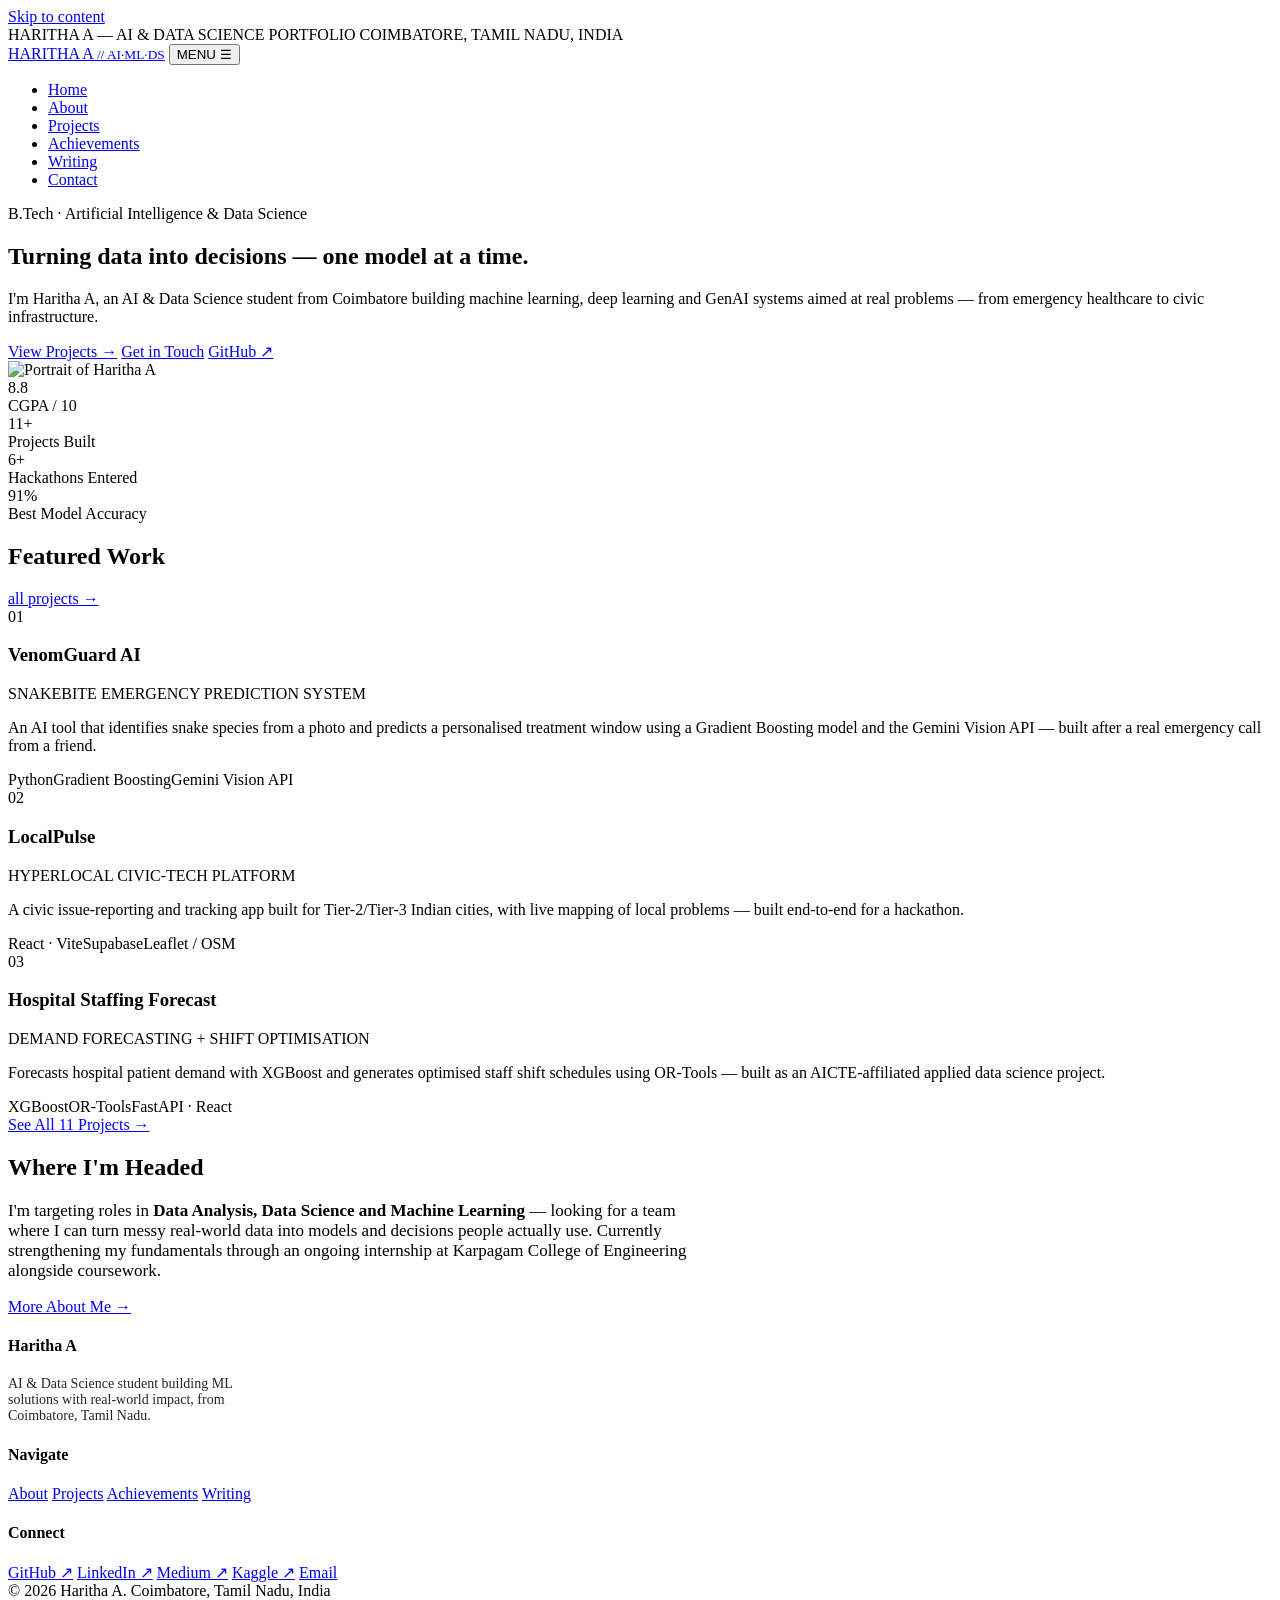
==== Index.html @ 5a63f395 "Updated Html code" ====
<!DOCTYPE html>
<html lang="en">
<head>
<meta charset="UTF-8">
<meta name="viewport" content="width=device-width, initial-scale=1.0">
<title>Haritha A — AI &amp; Data Science Portfolio</title>
<meta name="description" content="Haritha A — B.Tech AI &amp; Data Science student building ML, deep learning and GenAI solutions. Portfolio of projects, skills and achievements.">
<link rel="preconnect" href="https://fonts.googleapis.com">
<link rel="preconnect" href="https://fonts.gstatic.com" crossorigin>
<link href="https://fonts.googleapis.com/css2?family=Source+Serif+4:wght@500;600;700&family=IBM+Plex+Sans:wght@400;500;600&family=IBM+Plex+Mono:wght@400;500;600&display=swap" rel="stylesheet">
<link rel="stylesheet" href="css/style.css">
</head>
<body>
<a href="#main" class="skip-link">Skip to content</a>

<div class="ribbon">
  <div class="wrap">
    <span>HARITHA A — <span class="ribbon-gold">AI &amp; DATA SCIENCE PORTFOLIO</span></span>
    <span>COIMBATORE, TAMIL NADU, INDIA</span>
  </div>
</div>
<header class="site-header">
  <div class="wrap nav-inner">
    <a href="index.html" class="brand">HARITHA A <small>// AI·ML·DS</small></a>
    <button class="nav-toggle" aria-label="Toggle navigation">MENU ☰</button>
    <nav class="main-nav">
      <ul>
        <li><a href="index.html">Home</a></li>
        <li><a href="about.html">About</a></li>
        <li><a href="projects.html">Projects</a></li>
        <li><a href="achievements.html">Achievements</a></li>
        <li><a href="writing.html">Writing</a></li>
        <li><a href="contact.html">Contact</a></li>
      </ul>
    </nav>
  </div>
</header>

<main id="main">

<section class="page-hero dotfield">
  <div class="wrap">
    <div class="hero-grid">
      <div>
        <span class="eyebrow">B.Tech · Artificial Intelligence &amp; Data Science</span>
        <h1>Turning data into decisions — one model at a time.</h1>
        <p class="sub">I'm Haritha A, an AI &amp; Data Science student from Coimbatore building machine learning, deep learning and GenAI systems aimed at real problems — from emergency healthcare to civic infrastructure.</p>
        <div class="btn-row">
          <a class="btn primary" href="projects.html">View Projects →</a>
          <a class="btn gold" href="contact.html">Get in Touch</a>
          <a class="btn" href="https://github.com/harithaanbu-star" target="_blank" rel="noopener">GitHub ↗</a>
        </div>
      </div>
      <div class="hero-photo-frame">
        <img src="images/profile.jpg" alt="Portrait of Haritha A">
      </div>
    </div>
  </div>
</section>

<section class="alt">
  <div class="wrap">
    <div class="stat-strip">
      <div><div class="num">8.8</div><div class="lab">CGPA / 10</div></div>
      <div><div class="num">11+</div><div class="lab">Projects Built</div></div>
      <div><div class="num">6+</div><div class="lab">Hackathons Entered</div></div>
      <div><div class="num">91%</div><div class="lab">Best Model Accuracy</div></div>
    </div>
  </div>
</section>

<section>
  <div class="wrap">
    <div class="section-head">
      <h2>Featured Work</h2>
      <span class="count"><a href="projects.html">all projects →</a></span>
    </div>

    <div class="proj-card">
      <div class="proj-idx">01</div>
      <div class="proj-body">
        <h3>VenomGuard AI</h3>
        <span class="proj-tagline">SNAKEBITE EMERGENCY PREDICTION SYSTEM</span>
        <p class="proj-desc">An AI tool that identifies snake species from a photo and predicts a personalised treatment window using a Gradient Boosting model and the Gemini Vision API — built after a real emergency call from a friend.</p>
        <div class="tag-row">
          <span class="tag">Python</span><span class="tag">Gradient Boosting</span><span class="tag">Gemini Vision API</span>
        </div>
      </div>
    </div>

    <div class="proj-card">
      <div class="proj-idx">02</div>
      <div class="proj-body">
        <h3>LocalPulse</h3>
        <span class="proj-tagline">HYPERLOCAL CIVIC-TECH PLATFORM</span>
        <p class="proj-desc">A civic issue-reporting and tracking app built for Tier-2/Tier-3 Indian cities, with live mapping of local problems — built end-to-end for a hackathon.</p>
        <div class="tag-row">
          <span class="tag">React · Vite</span><span class="tag">Supabase</span><span class="tag">Leaflet / OSM</span>
        </div>
      </div>
    </div>

    <div class="proj-card">
      <div class="proj-idx">03</div>
      <div class="proj-body">
        <h3>Hospital Staffing Forecast</h3>
        <span class="proj-tagline">DEMAND FORECASTING + SHIFT OPTIMISATION</span>
        <p class="proj-desc">Forecasts hospital patient demand with XGBoost and generates optimised staff shift schedules using OR-Tools — built as an AICTE-affiliated applied data science project.</p>
        <div class="tag-row">
          <span class="tag">XGBoost</span><span class="tag">OR-Tools</span><span class="tag">FastAPI · React</span>
        </div>
      </div>
    </div>

    <div class="btn-row">
      <a class="btn primary" href="projects.html">See All 11 Projects →</a>
    </div>
  </div>
</section>

<section class="alt">
  <div class="wrap">
    <div class="section-head"><h2>Where I'm Headed</h2></div>
    <p style="max-width:680px; font-size:17px;">I'm targeting roles in <strong>Data Analysis, Data Science and Machine Learning</strong> — looking for a team where I can turn messy real-world data into models and decisions people actually use. Currently strengthening my fundamentals through an ongoing internship at Karpagam College of Engineering alongside coursework.</p>
    <div class="btn-row">
      <a class="btn gold" href="about.html">More About Me →</a>
    </div>
  </div>
</section>

</main>

<footer class="site-footer">
  <div class="wrap">
    <div class="fcol">
      <h4>Haritha A</h4>
      <p style="max-width:260px; opacity:.85; font-size:14px;">AI &amp; Data Science student building ML solutions with real-world impact, from Coimbatore, Tamil Nadu.</p>
    </div>
    <div class="fcol">
      <h4>Navigate</h4>
      <div class="flinks">
        <a href="about.html">About</a>
        <a href="projects.html">Projects</a>
        <a href="achievements.html">Achievements</a>
        <a href="writing.html">Writing</a>
      </div>
    </div>
    <div class="fcol">
      <h4>Connect</h4>
      <div class="flinks">
        <a href="https://github.com/harithaanbu-star" target="_blank" rel="noopener">GitHub ↗</a>
        <a href="https://www.linkedin.com/in/haritha--anbu/" target="_blank" rel="noopener">LinkedIn ↗</a>
        <a href="https://medium.com/@harithaanbu208" target="_blank" rel="noopener">Medium ↗</a>
        <a href="https://www.kaggle.com/harithaanbu" target="_blank" rel="noopener">Kaggle ↗</a>
        <a href="mailto:harithaanbu34@gmail.com">Email</a>
      </div>
    </div>
  </div>
  <div class="wrap footer-bottom">
    <span>© 2026 Haritha A.</span>
    <span>Coimbatore, Tamil Nadu, India</span>
  </div>
</footer>
<script src="js/script.js"></script>
</body>
</html>
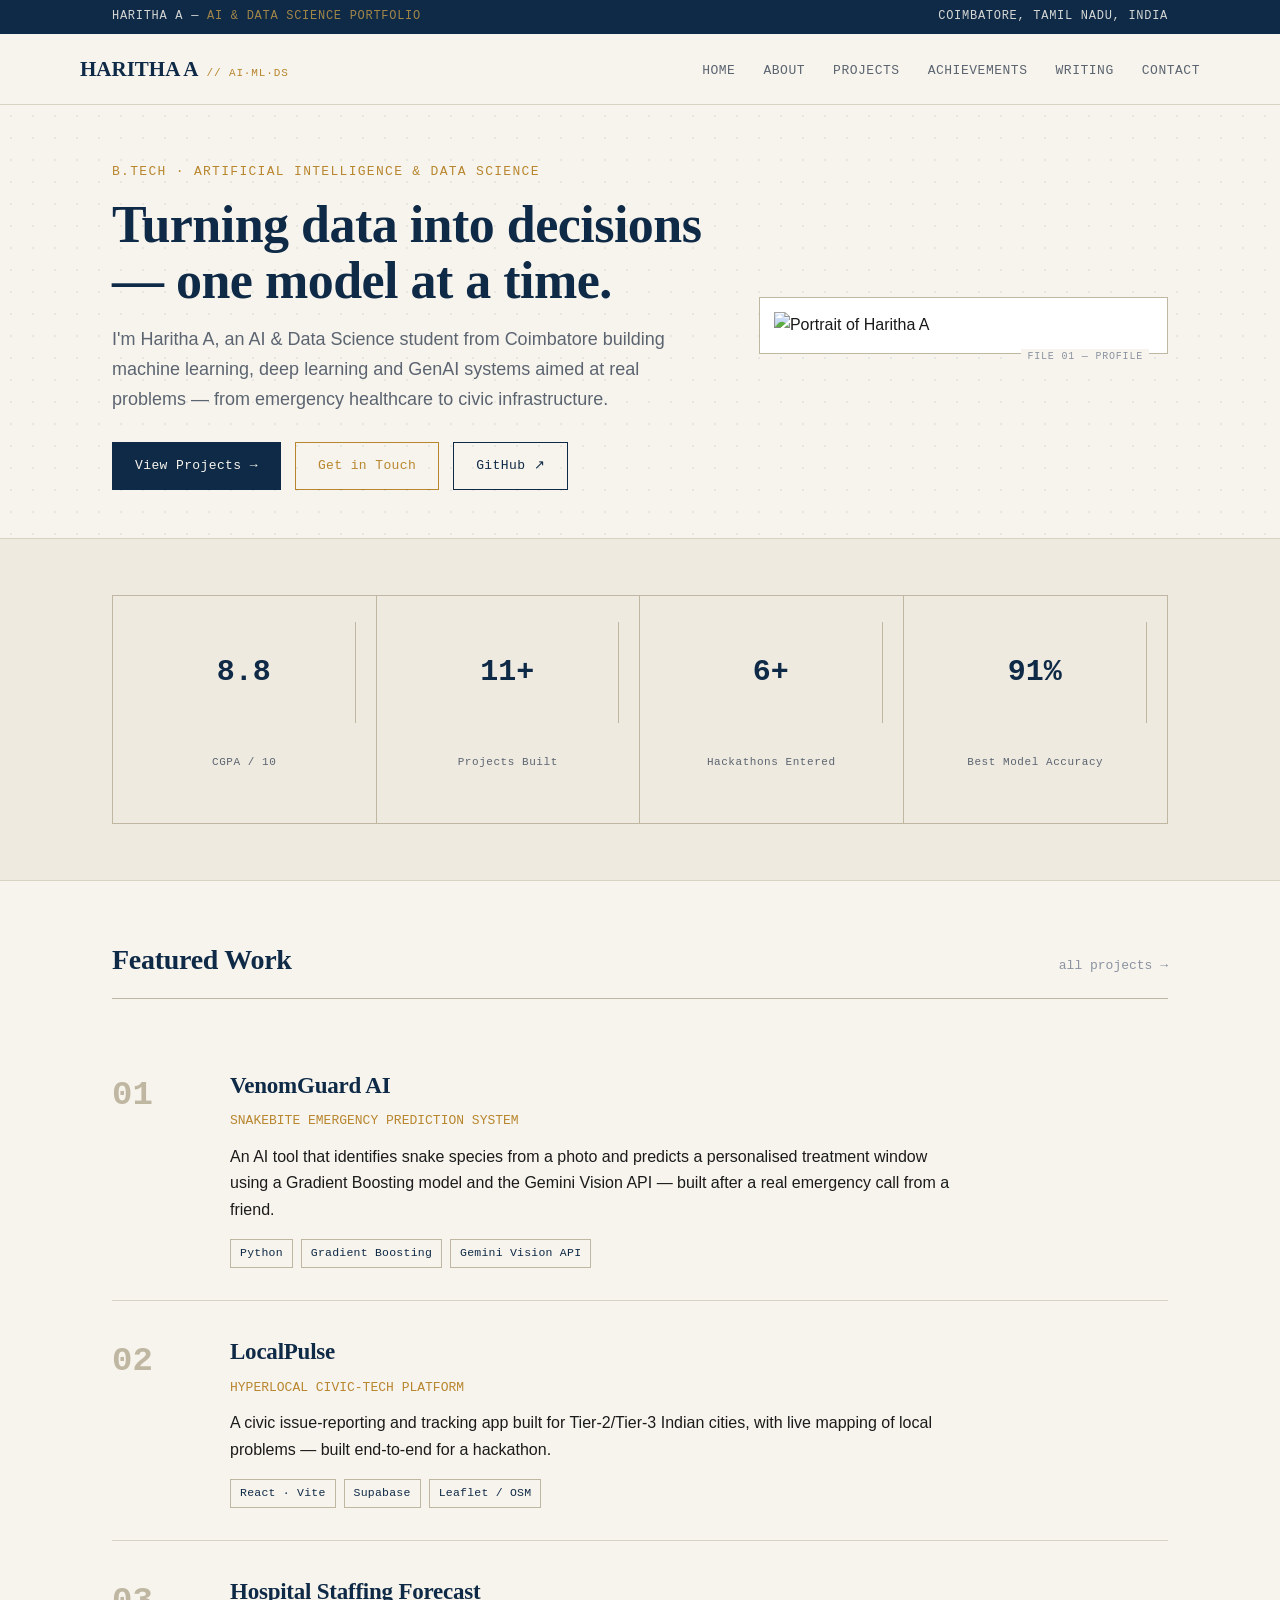
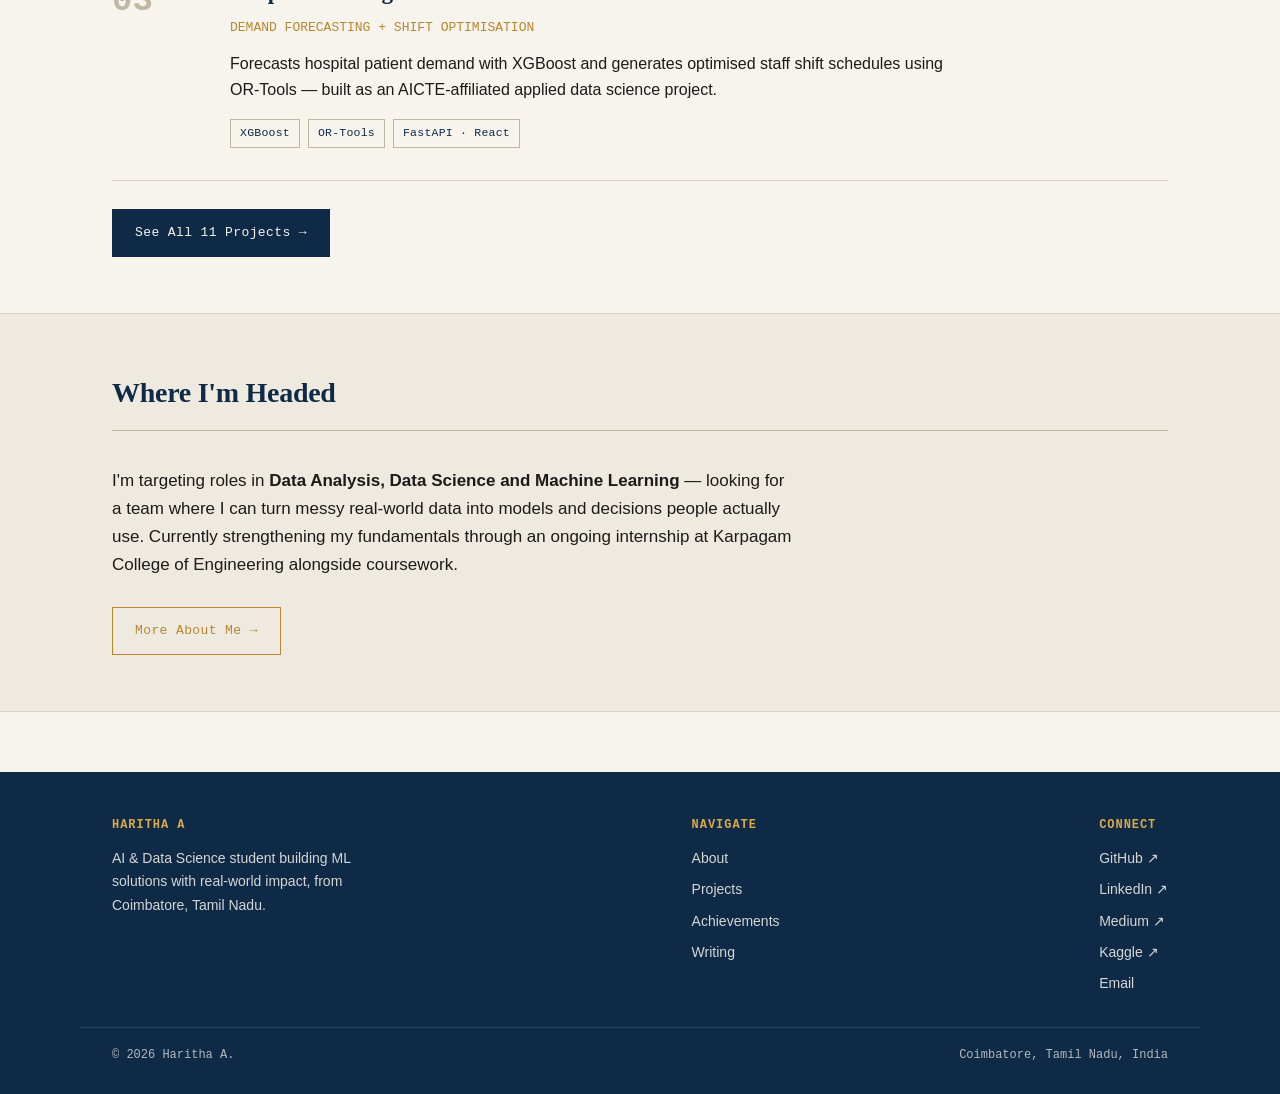
==== commit 73649069: "Updated Portfolio" ====
--- a/Index.html
+++ b/Index.html
@@ -163,4 +163,4 @@
 </footer>
 <script src="js/script.js"></script>
 </body>
-</html>+</html>
--- a/css/style.css
+++ b/css/style.css
@@ -0,0 +1,392 @@
+/* ===========================================================
+   HARITHA A — PORTFOLIO
+   Design system: "Professional Dossier"
+   Navy + warm paper, serif headings, mono data-tags
+   =========================================================== */
+
+:root{
+  --navy: #0F2A47;
+  --navy-2: #173A60;
+  --paper: #F7F4ED;
+  --paper-2: #EFEAE0;
+  --ink: #1B1B1B;
+  --slate: #5B6470;
+  --slate-light: #8B93A0;
+  --gold: #B8862E;
+  --gold-light: #D9A94A;
+  --line: #D8D2C2;
+  --line-strong: #BFB7A2;
+  --white: #FFFFFF;
+
+  --serif: "Source Serif 4", Georgia, serif;
+  --sans: "IBM Plex Sans", -apple-system, Segoe UI, sans-serif;
+  --mono: "IBM Plex Mono", "Courier New", monospace;
+
+  --maxw: 1120px;
+}
+
+*{ box-sizing: border-box; }
+html{ scroll-behavior: smooth; }
+
+body{
+  margin:0;
+  background: var(--paper);
+  color: var(--ink);
+  font-family: var(--sans);
+  font-size: 16px;
+  line-height: 1.65;
+  -webkit-font-smoothing: antialiased;
+}
+
+img{ max-width:100%; display:block; }
+
+a{ color: inherit; text-decoration: none; }
+
+h1,h2,h3,h4{
+  font-family: var(--serif);
+  font-weight: 600;
+  color: var(--navy);
+  margin: 0;
+  letter-spacing: -0.01em;
+}
+
+p{ margin: 0 0 1em 0; }
+
+.wrap{
+  max-width: var(--maxw);
+  margin: 0 auto;
+  padding: 0 32px;
+}
+
+/* ---------- skip link / focus ---------- */
+.skip-link{
+  position:absolute; left:-999px; top:0;
+  background: var(--navy); color:#fff; padding:8px 14px;
+  font-family: var(--mono); font-size: 13px; z-index: 999;
+}
+.skip-link:focus{ left: 12px; top: 12px; }
+
+a:focus-visible, button:focus-visible, input:focus-visible, textarea:focus-visible{
+  outline: 2px solid var(--gold);
+  outline-offset: 3px;
+}
+
+@media (prefers-reduced-motion: reduce){
+  *{ animation-duration: 0.001ms !important; transition-duration: 0.001ms !important; }
+}
+
+/* ---------- top ribbon ---------- */
+.ribbon{
+  background: var(--navy);
+  color: var(--paper);
+  font-family: var(--mono);
+  font-size: 12px;
+  letter-spacing: 0.06em;
+  padding: 7px 0;
+}
+.ribbon .wrap{
+  display:flex; justify-content: space-between; align-items:center;
+  flex-wrap: wrap; gap: 6px;
+}
+.ribbon span{ opacity: 0.85; }
+.ribbon .ribbon-gold{ color: var(--gold-light); }
+
+/* ---------- nav ---------- */
+header.site-header{
+  background: var(--paper);
+  border-bottom: 1px solid var(--line);
+  position: sticky; top: 0; z-index: 100;
+}
+.nav-inner{
+  display:flex; align-items:center; justify-content: space-between;
+  padding: 18px 0;
+}
+.brand{
+  font-family: var(--serif);
+  font-size: 21px;
+  font-weight: 700;
+  color: var(--navy);
+  display:flex; align-items:baseline; gap: 8px;
+}
+.brand small{
+  font-family: var(--mono);
+  font-size: 11px;
+  font-weight: 400;
+  color: var(--gold);
+  letter-spacing: 0.08em;
+}
+nav.main-nav ul{
+  display:flex; gap: 28px; list-style:none; margin:0; padding:0;
+}
+nav.main-nav a{
+  font-family: var(--mono);
+  font-size: 13px;
+  letter-spacing: 0.04em;
+  color: var(--slate);
+  text-transform: uppercase;
+  padding: 6px 0;
+  border-bottom: 2px solid transparent;
+  transition: color .15s, border-color .15s;
+}
+nav.main-nav a:hover, nav.main-nav a.active{
+  color: var(--navy);
+  border-bottom-color: var(--gold);
+}
+.nav-toggle{
+  display:none;
+  background:none; border: 1px solid var(--line-strong);
+  font-family: var(--mono); font-size: 12px;
+  padding: 8px 12px; cursor:pointer; color: var(--navy);
+}
+
+@media (max-width: 760px){
+  nav.main-nav{
+    display:none;
+    position:absolute; left:0; right:0; top:100%;
+    background: var(--paper); border-bottom:1px solid var(--line);
+    padding: 12px 0;
+  }
+  nav.main-nav.open{ display:block; }
+  nav.main-nav ul{ flex-direction:column; gap:0; padding: 0 32px; }
+  nav.main-nav a{ display:block; padding: 12px 0; border-bottom:1px solid var(--line); }
+  .nav-toggle{ display:block; }
+}
+
+/* ---------- page header / "dossier tag" signature ---------- */
+.dossier{
+  border-top: 3px double var(--navy);
+  border-bottom: 1px solid var(--line-strong);
+  padding: 10px 0;
+  margin-bottom: 10px;
+}
+.dossier .wrap{
+  display:flex; justify-content: space-between; align-items:center;
+  font-family: var(--mono); font-size: 12px; letter-spacing: 0.08em;
+  color: var(--slate);
+}
+.dossier .tag-no{ color: var(--gold); font-weight: 600; }
+
+.page-hero{
+  padding: 56px 0 48px;
+}
+.page-hero .eyebrow{
+  font-family: var(--mono); font-size: 13px; letter-spacing: 0.1em;
+  color: var(--gold); text-transform: uppercase; margin-bottom: 14px;
+  display:block;
+}
+.page-hero h1{
+  font-size: clamp(34px, 5vw, 52px);
+  line-height: 1.08;
+  max-width: 820px;
+}
+.page-hero .sub{
+  font-size: 18px; color: var(--slate); max-width: 640px; margin-top: 16px;
+}
+
+/* ---------- dot-grid hero texture (data/scatter motif) ---------- */
+.dotfield{
+  position: relative;
+  overflow: hidden;
+}
+.dotfield::before{
+  content:"";
+  position:absolute; inset:0;
+  background-image: radial-gradient(var(--navy) 1px, transparent 1.4px);
+  background-size: 22px 22px;
+  opacity: 0.07;
+  pointer-events:none;
+}
+
+/* ---------- buttons ---------- */
+.btn{
+  display:inline-flex; align-items:center; gap:8px;
+  font-family: var(--mono); font-size: 13px; letter-spacing: 0.03em;
+  padding: 12px 22px;
+  border: 1px solid var(--navy);
+  color: var(--navy);
+  background: transparent;
+  cursor:pointer;
+  transition: background .15s, color .15s;
+}
+.btn:hover{ background: var(--navy); color: var(--paper); }
+.btn.primary{
+  background: var(--navy); color: var(--paper);
+}
+.btn.primary:hover{ background: var(--navy-2); }
+.btn.gold{
+  border-color: var(--gold); color: var(--gold);
+}
+.btn.gold:hover{ background: var(--gold); color: var(--white); }
+.btn-row{ display:flex; gap:14px; flex-wrap:wrap; margin-top: 28px; }
+
+/* ---------- sections ---------- */
+section{ padding: 56px 0; }
+section.alt{ background: var(--paper-2); border-top:1px solid var(--line); border-bottom:1px solid var(--line); }
+
+.section-head{
+  display:flex; justify-content: space-between; align-items: baseline;
+  border-bottom: 1px solid var(--line-strong);
+  padding-bottom: 14px; margin-bottom: 36px;
+  flex-wrap: wrap; gap: 10px;
+}
+.section-head h2{ font-size: 28px; }
+.section-head .count{
+  font-family: var(--mono); font-size: 13px; color: var(--slate-light);
+}
+
+/* ---------- hero (home) ---------- */
+.hero-grid{
+  display:grid; grid-template-columns: 1.3fr 0.9fr; gap: 56px; align-items:center;
+}
+@media (max-width: 820px){ .hero-grid{ grid-template-columns: 1fr; } }
+
+.hero-photo-frame{
+  border: 1px solid var(--line-strong);
+  padding: 14px;
+  background: var(--white);
+  position: relative;
+}
+.hero-photo-frame::after{
+  content: "FILE 01 — PROFILE";
+  position:absolute; bottom: -13px; right: 18px;
+  background: var(--paper);
+  font-family: var(--mono); font-size: 10px; letter-spacing: 0.08em;
+  color: var(--slate-light); padding: 0 6px;
+}
+.hero-photo-frame img{ filter: grayscale(8%) contrast(1.02); }
+
+.kicker-list{ list-style:none; padding:0; margin: 28px 0 0; font-family: var(--mono); font-size: 13px; color: var(--slate); }
+.kicker-list li{ padding: 6px 0; border-bottom: 1px dashed var(--line); display:flex; justify-content:space-between; }
+.kicker-list span:last-child{ color: var(--navy); }
+
+/* ---------- stat strip ---------- */
+.stat-strip{
+  display:grid; grid-template-columns: repeat(4,1fr); border: 1px solid var(--line-strong);
+}
+.stat-strip div{
+  padding: 26px 20px; border-right: 1px solid var(--line-strong); text-align:center;
+}
+.stat-strip div:last-child{ border-right:none; }
+.stat-strip .num{ font-family: var(--mono); font-size: 30px; color: var(--navy); font-weight:600; }
+.stat-strip .lab{ font-family: var(--mono); font-size: 11px; color: var(--slate); letter-spacing: 0.05em; margin-top:4px; }
+@media (max-width: 700px){
+  .stat-strip{ grid-template-columns: repeat(2,1fr); }
+  .stat-strip div{ border-bottom:1px solid var(--line-strong); }
+}
+
+/* ---------- cards: projects ---------- */
+.proj-card{
+  display:grid; grid-template-columns: 90px 1fr; gap: 28px;
+  padding: 32px 0; border-bottom: 1px solid var(--line);
+}
+.proj-card:first-child{ padding-top: 0; }
+.proj-idx{ font-family: var(--mono); font-size: 34px; color: var(--line-strong); font-weight:600; }
+.proj-body h3{ font-size: 23px; margin-bottom: 6px; }
+.proj-tagline{ color: var(--gold); font-family: var(--mono); font-size: 13px; margin-bottom: 12px; display:block; }
+.proj-desc{ color: var(--ink); max-width: 720px; }
+.tag-row{ display:flex; gap:8px; flex-wrap:wrap; margin-top: 14px; }
+.tag{
+  font-family: var(--mono); font-size: 11.5px; color: var(--navy);
+  border: 1px solid var(--line-strong); padding: 4px 9px; letter-spacing: 0.02em;
+}
+.proj-links{ margin-top:14px; display:flex; gap:18px; }
+.proj-links a{ font-family: var(--mono); font-size:12.5px; color: var(--navy); border-bottom: 1px solid var(--gold); }
+@media (max-width:600px){ .proj-card{ grid-template-columns: 1fr; gap:8px; } }
+
+/* mini-project grid */
+.mini-grid{
+  display:grid; grid-template-columns: repeat(3, 1fr); gap: 1px;
+  background: var(--line-strong); border: 1px solid var(--line-strong);
+}
+.mini-card{ background: var(--paper); padding: 24px; }
+.mini-card h4{ font-size: 16px; margin-bottom:8px; }
+.mini-card p{ font-size: 14px; color: var(--slate); margin-bottom: 10px; }
+.mini-card .tag{ font-size: 10.5px; }
+@media (max-width: 820px){ .mini-grid{ grid-template-columns: repeat(2,1fr); } }
+@media (max-width: 560px){ .mini-grid{ grid-template-columns: 1fr; } }
+
+/* ---------- timeline (education / certs / achievements) ---------- */
+.tline{ border-left: 2px solid var(--line-strong); margin-left: 6px; }
+.titem{ position: relative; padding: 0 0 30px 32px; }
+.titem::before{
+  content:""; position:absolute; left:-7px; top:4px;
+  width:12px; height:12px; border-radius:50%;
+  background: var(--paper); border: 2px solid var(--gold);
+}
+.titem .when{ font-family: var(--mono); font-size: 12px; color: var(--gold); letter-spacing:.05em; }
+.titem h4{ font-size: 18px; margin: 4px 0 2px; }
+.titem .where{ color: var(--slate); font-size: 14px; }
+.titem .meta{ font-family: var(--mono); font-size: 12.5px; color: var(--navy); margin-top:4px; }
+
+/* ---------- skills ---------- */
+.skill-grid{ display:grid; grid-template-columns: repeat(2,1fr); gap: 28px 40px; }
+@media (max-width:700px){ .skill-grid{ grid-template-columns:1fr; } }
+.skill-group h4{
+  font-family: var(--mono); font-size: 12.5px; letter-spacing:0.08em; color: var(--slate);
+  text-transform: uppercase; margin-bottom: 12px; border-bottom: 1px solid var(--line); padding-bottom:8px;
+}
+.skill-group .tag-row{ margin-top: 0; }
+
+/* ---------- gallery (achievements photos) ---------- */
+.gallery{
+  display:grid; grid-template-columns: repeat(3,1fr); gap: 16px;
+}
+@media (max-width:700px){ .gallery{ grid-template-columns: repeat(2,1fr); } }
+.gallery .slot{
+  aspect-ratio: 4/3; border: 1px dashed var(--line-strong);
+  display:flex; align-items:center; justify-content:center;
+  font-family: var(--mono); font-size: 12px; color: var(--slate-light); text-align:center;
+  padding: 16px; background: var(--paper-2);
+}
+
+/* ---------- writing / article card ---------- */
+.article-card{
+  border: 1px solid var(--line-strong); padding: 32px; background: var(--white);
+  display:grid; grid-template-columns: 1fr; gap: 16px;
+}
+.article-card .plat{
+  font-family: var(--mono); font-size: 11.5px; color: var(--gold); letter-spacing: 0.08em; text-transform: uppercase;
+}
+.article-card h3{ font-size: 24px; }
+.article-stats{ display:flex; gap:18px; font-family: var(--mono); font-size: 12px; color: var(--slate); }
+
+/* ---------- contact ---------- */
+.contact-grid{ display:grid; grid-template-columns: 1fr 1fr; gap: 48px; }
+@media (max-width: 820px){ .contact-grid{ grid-template-columns: 1fr; } }
+.contact-list{ list-style:none; margin:0; padding:0; }
+.contact-list li{ padding: 16px 0; border-bottom: 1px solid var(--line); display:flex; justify-content: space-between; align-items:center; }
+.contact-list .clab{ font-family: var(--mono); font-size: 12px; color: var(--slate); text-transform:uppercase; letter-spacing:.05em; }
+.contact-list a, .contact-list span.val{ font-size: 15px; color: var(--navy); }
+
+form.cform{ display:flex; flex-direction:column; gap: 16px; }
+form.cform label{ font-family: var(--mono); font-size: 12px; color: var(--slate); text-transform:uppercase; letter-spacing:.05em; }
+form.cform input, form.cform textarea{
+  font-family: var(--sans); font-size: 15px; padding: 12px 14px;
+  border: 1px solid var(--line-strong); background: var(--white); color: var(--ink);
+}
+form.cform input:focus, form.cform textarea:focus{ outline: 2px solid var(--gold); }
+
+/* ---------- footer ---------- */
+footer.site-footer{
+  background: var(--navy); color: var(--paper); padding: 44px 0 28px; margin-top: 60px;
+}
+footer.site-footer .wrap{
+  display:flex; justify-content: space-between; flex-wrap:wrap; gap: 20px;
+}
+footer.site-footer .fcol h4{
+  font-family: var(--mono); font-size: 12px; letter-spacing:.08em; color: var(--gold-light);
+  text-transform: uppercase; margin-bottom: 12px;
+}
+footer.site-footer a{ color: var(--paper); opacity: .85; }
+footer.site-footer a:hover{ opacity: 1; text-decoration: underline; }
+footer.site-footer .flinks{ display:flex; flex-direction:column; gap:8px; font-size: 14px; }
+.footer-bottom{
+  border-top: 1px solid rgba(255,255,255,0.15); margin-top: 32px; padding-top: 18px;
+  font-family: var(--mono); font-size: 12px; opacity:.7;
+  display:flex; justify-content:space-between; flex-wrap:wrap; gap:10px;
+}
+
+/* ---------- utility ---------- */
+.muted{ color: var(--slate); }
+.center{ text-align:center; }
+.mt0{ margin-top:0; }
